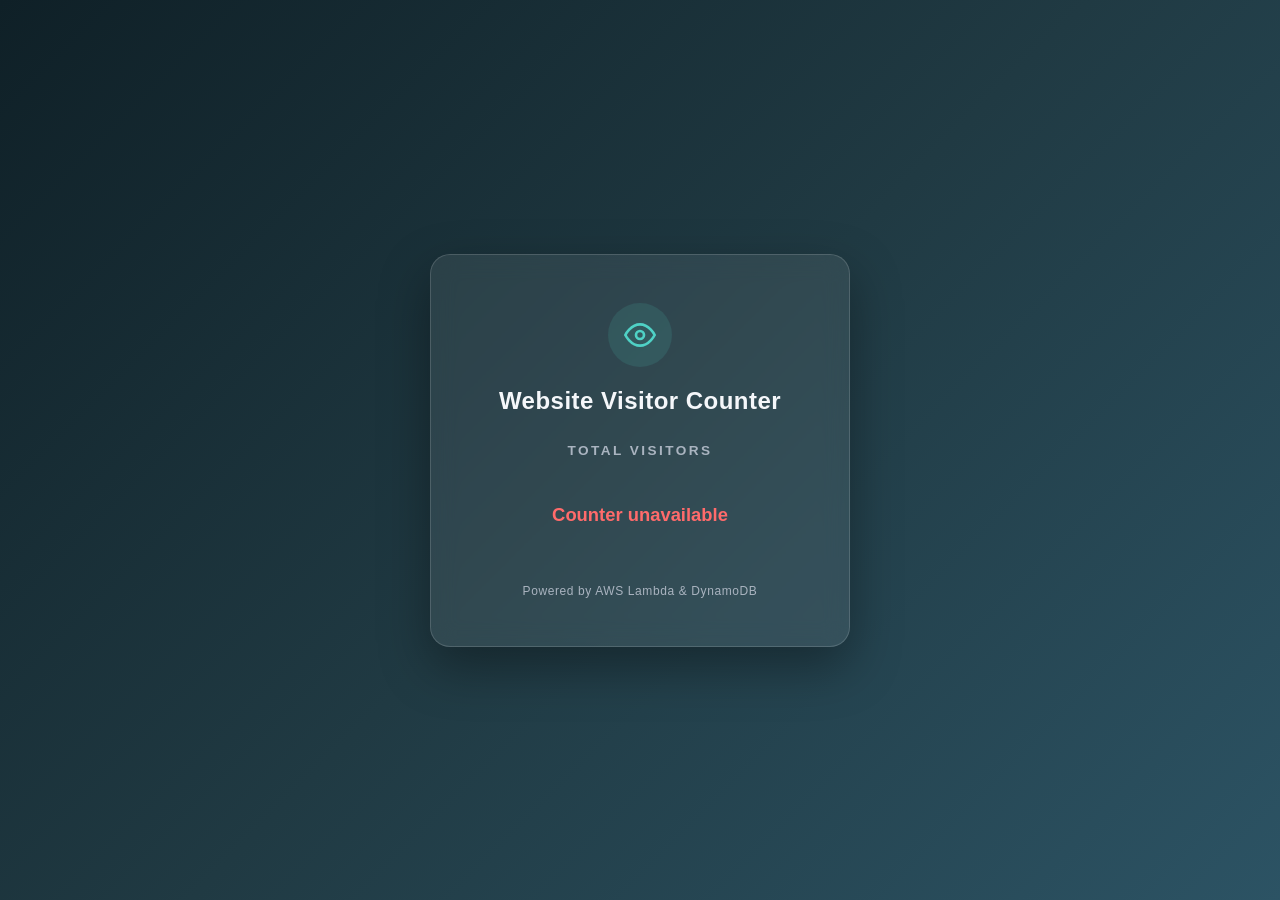
==== frontend/index.html @ 546a2a12 "Website Visitor Counter using AWS Lambda and DynamoDB" ====
<!DOCTYPE html>
<html lang="en">
<head>
    <meta charset="UTF-8" />
    <meta name="viewport" content="width=device-width, initial-scale=1.0" />
    <meta name="description" content="Website Visitor Counter powered by AWS Lambda and DynamoDB" />
    <title>Website Visitor Counter</title>
    <link rel="stylesheet" href="styles.css" />
</head>
<body>
    <main class="page">
        <div class="card">
            <!-- Decorative icon -->
            <div class="card-icon" aria-hidden="true">
                <svg xmlns="http://www.w3.org/2000/svg" width="32" height="32" viewBox="0 0 24 24"
                     fill="none" stroke="currentColor" stroke-width="2"
                     stroke-linecap="round" stroke-linejoin="round">
                    <path d="M1 12s4-8 11-8 11 8 11 8-4 8-11 8-11-8-11-8z"></path>
                    <circle cx="12" cy="12" r="3"></circle>
                </svg>
            </div>

            <h1 class="card-title">Website Visitor Counter</h1>
            <p class="card-subtitle">Total Visitors</p>

            <!-- Counter display area -->
            <div class="counter-wrapper">
                <!-- Loading spinner (visible while fetching) -->
                <div id="loader" class="loader" role="status" aria-label="Loading visitor count"></div>

                <!-- Visitor count (populated by script.js) -->
                <p id="visitor-count" class="counter hidden" aria-live="polite"></p>

                <!-- Error message (shown if the API request fails) -->
                <p id="error-message" class="error hidden">Counter unavailable</p>
            </div>

            <p class="card-footer">Powered by AWS Lambda &amp; DynamoDB</p>
        </div>
    </main>

    <script src="script.js"></script>
</body>
</html>
---- frontend/styles.css ----
/* ==========================================================================
   Website Visitor Counter — Styles
   Modern, responsive, centered card layout. No frameworks.
   ========================================================================== */

/* ---- CSS Variables ---- */
:root {
    --color-bg-start: #0f2027;
    --color-bg-mid: #203a43;
    --color-bg-end: #2c5364;
    --color-card: rgba(255, 255, 255, 0.08);
    --color-card-border: rgba(255, 255, 255, 0.15);
    --color-text: #f5f7fa;
    --color-text-muted: #aab4c0;
    --color-accent: #4fd1c5;
    --color-error: #ff6b6b;
    --radius: 20px;
}

/* ---- Reset ---- */
*,
*::before,
*::after {
    margin: 0;
    padding: 0;
    box-sizing: border-box;
}

/* ---- Page layout: full-height centered ---- */
body {
    font-family: "Segoe UI", "Helvetica Neue", Arial, sans-serif;
    color: var(--color-text);
    background: linear-gradient(
        135deg,
        var(--color-bg-start),
        var(--color-bg-mid),
        var(--color-bg-end)
    );
    min-height: 100vh;
}

.page {
    min-height: 100vh;
    display: flex;
    align-items: center;
    justify-content: center;
    padding: 1.5rem;
}

/* ---- Card ---- */
.card {
    width: 100%;
    max-width: 420px;
    text-align: center;
    padding: 3rem 2rem;
    background: var(--color-card);
    border: 1px solid var(--color-card-border);
    border-radius: var(--radius);
    backdrop-filter: blur(12px);
    -webkit-backdrop-filter: blur(12px);
    box-shadow: 0 20px 50px rgba(0, 0, 0, 0.35);
}

.card-icon {
    display: inline-flex;
    align-items: center;
    justify-content: center;
    width: 64px;
    height: 64px;
    margin-bottom: 1.25rem;
    color: var(--color-accent);
    background: rgba(79, 209, 197, 0.12);
    border-radius: 50%;
}

.card-title {
    font-size: 1.5rem;
    font-weight: 600;
    letter-spacing: 0.02em;
    margin-bottom: 1.75rem;
}

.card-subtitle {
    font-size: 0.85rem;
    font-weight: 600;
    text-transform: uppercase;
    letter-spacing: 0.18em;
    color: var(--color-text-muted);
    margin-bottom: 0.75rem;
}

/* ---- Counter display ---- */
.counter-wrapper {
    min-height: 90px;
    display: flex;
    align-items: center;
    justify-content: center;
    margin-bottom: 1.5rem;
}

.counter {
    font-size: 4rem;
    font-weight: 700;
    color: var(--color-accent);
    line-height: 1;
    font-variant-numeric: tabular-nums;
    animation: pop-in 0.4s ease-out;
}

/* ---- Loading spinner ---- */
.loader {
    width: 44px;
    height: 44px;
    border: 4px solid rgba(255, 255, 255, 0.15);
    border-top-color: var(--color-accent);
    border-radius: 50%;
    animation: spin 0.8s linear infinite;
}

/* ---- Error message ---- */
.error {
    font-size: 1.15rem;
    font-weight: 600;
    color: var(--color-error);
}

/* ---- Footer ---- */
.card-footer {
    font-size: 0.75rem;
    color: var(--color-text-muted);
    letter-spacing: 0.05em;
}

/* ---- Utility ---- */
.hidden {
    display: none;
}

/* ---- Animations ---- */
@keyframes spin {
    to {
        transform: rotate(360deg);
    }
}

@keyframes pop-in {
    0% {
        opacity: 0;
        transform: scale(0.6);
    }
    100% {
        opacity: 1;
        transform: scale(1);
    }
}

/* ---- Responsive: small screens ---- */
@media (max-width: 480px) {
    .card {
        padding: 2.25rem 1.5rem;
    }

    .card-title {
        font-size: 1.25rem;
    }

    .counter {
        font-size: 3rem;
    }
}
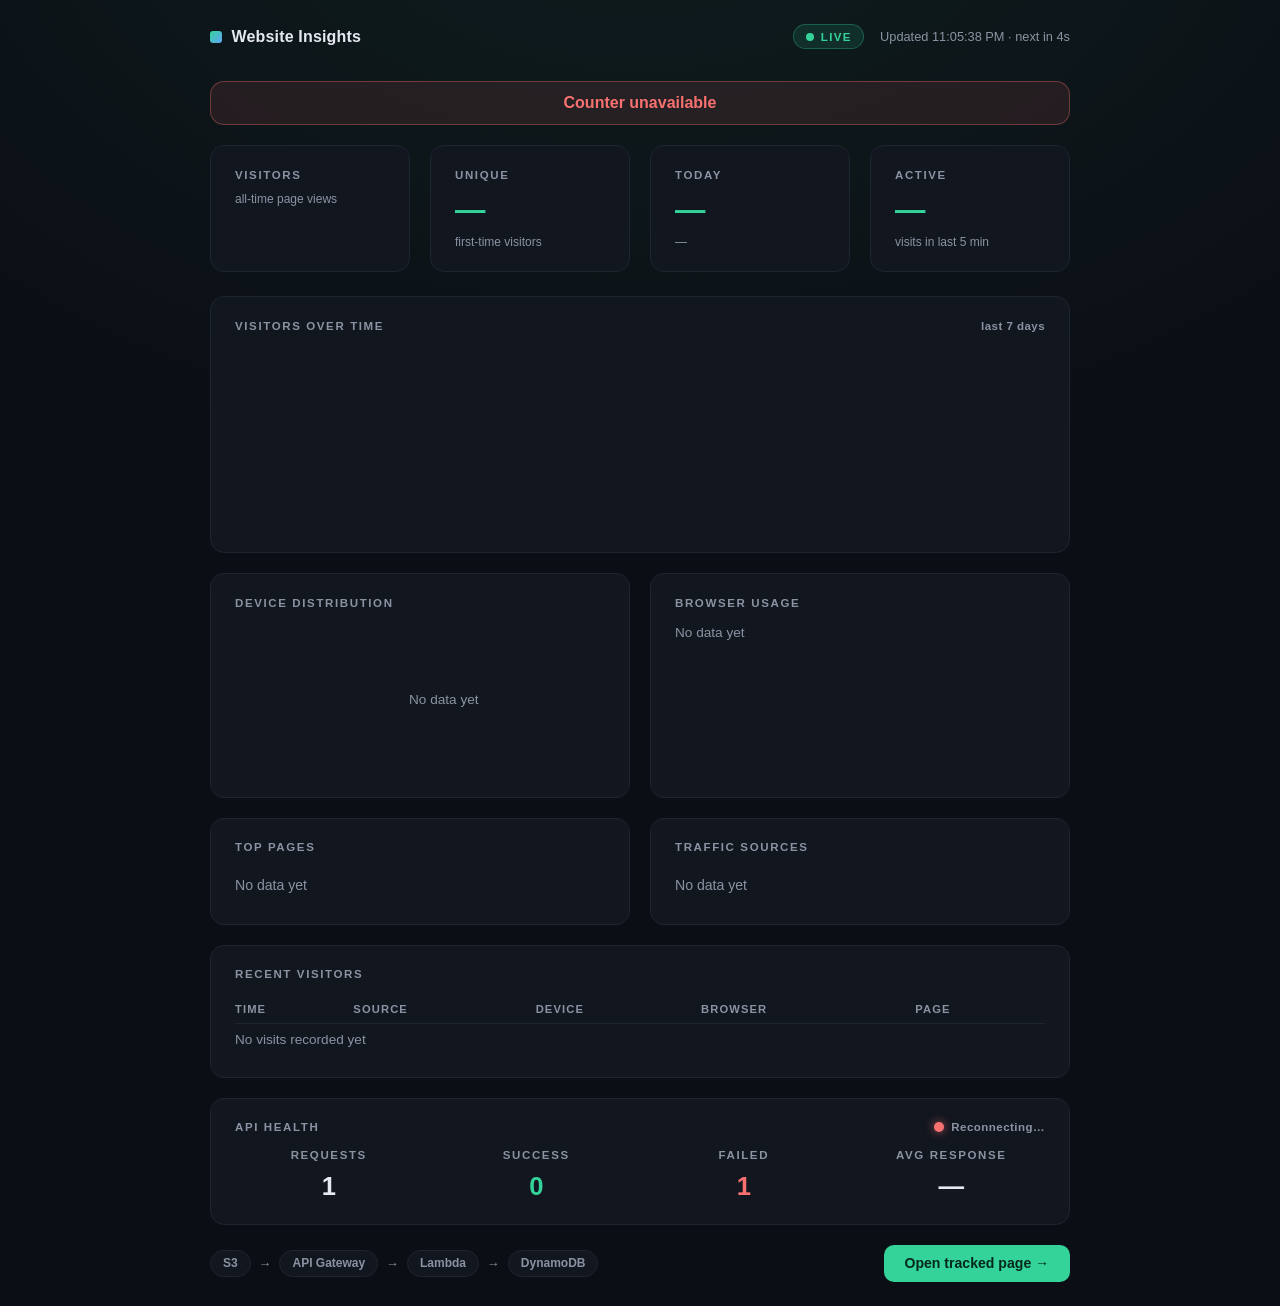
==== commit 7d9c02e2: "ui changed" ====
--- a/frontend/index.html
+++ b/frontend/index.html
@@ -3,42 +3,149 @@
 <head>
     <meta charset="UTF-8" />
     <meta name="viewport" content="width=device-width, initial-scale=1.0" />
-    <meta name="description" content="Website Visitor Counter powered by AWS Lambda and DynamoDB" />
-    <title>Website Visitor Counter</title>
+    <meta name="description" content="Website Insights — real-time visitor analytics powered by AWS Lambda and DynamoDB" />
+    <title>Website Insights — Live Dashboard</title>
     <link rel="stylesheet" href="styles.css" />
 </head>
 <body>
-    <main class="page">
-        <div class="card">
-            <!-- Decorative icon -->
-            <div class="card-icon" aria-hidden="true">
-                <svg xmlns="http://www.w3.org/2000/svg" width="32" height="32" viewBox="0 0 24 24"
-                     fill="none" stroke="currentColor" stroke-width="2"
-                     stroke-linecap="round" stroke-linejoin="round">
-                    <path d="M1 12s4-8 11-8 11 8 11 8-4 8-11 8-11-8-11-8z"></path>
-                    <circle cx="12" cy="12" r="3"></circle>
-                </svg>
+    <main class="dashboard">
+
+        <!-- ===== Top bar ===== -->
+        <header class="topbar">
+            <div class="brand">
+                <span class="brand-mark" aria-hidden="true"></span>
+                <span class="brand-name">Website Insights</span>
             </div>
+            <div class="topbar-right">
+                <span class="live-badge">
+                    <span class="live-dot" aria-hidden="true"></span>LIVE
+                </span>
+                <span class="updated">
+                    Updated <span id="last-updated">—</span>
+                    · next in <span id="next-refresh">5s</span>
+                </span>
+            </div>
+        </header>
 
-            <h1 class="card-title">Website Visitor Counter</h1>
-            <p class="card-subtitle">Total Visitors</p>
+        <!-- Error banner (shown if the API fails before first load) -->
+        <p id="error-message" class="error-banner hidden">Counter unavailable</p>
 
-            <!-- Counter display area -->
-            <div class="counter-wrapper">
-                <!-- Loading spinner (visible while fetching) -->
-                <div id="loader" class="loader" role="status" aria-label="Loading visitor count"></div>
+        <!-- ===== Stat cards row ===== -->
+        <section class="cards">
+            <div class="stat-tile">
+                <p class="tile-label">Visitors</p>
+                <p class="tile-value" id="stat-visits">
+                    <span id="loader" class="loader-inline" aria-label="Loading"></span>
+                </p>
+                <p class="tile-hint">all-time page views</p>
+            </div>
+            <div class="stat-tile">
+                <p class="tile-label">Unique</p>
+                <p class="tile-value" id="stat-unique">—</p>
+                <p class="tile-hint">first-time visitors</p>
+            </div>
+            <div class="stat-tile">
+                <p class="tile-label">Today</p>
+                <p class="tile-value" id="stat-today">—</p>
+                <p class="tile-hint" id="today-date">—</p>
+            </div>
+            <div class="stat-tile">
+                <p class="tile-label">Active</p>
+                <p class="tile-value" id="stat-active">—</p>
+                <p class="tile-hint">visits in last 5 min</p>
+            </div>
+        </section>
 
-                <!-- Visitor count (populated by script.js) -->
-                <p id="visitor-count" class="counter hidden" aria-live="polite"></p>
+        <!-- Hidden element kept for script compatibility -->
+        <span id="visitor-count" class="hidden" aria-hidden="true"></span>
 
-                <!-- Error message (shown if the API request fails) -->
-                <p id="error-message" class="error hidden">Counter unavailable</p>
+        <!-- ===== Visitors over time ===== -->
+        <section class="panel-block">
+            <p class="block-title">Visitors Over Time <span class="block-sub">last 7 days</span></p>
+            <canvas id="days-chart" width="800" height="180" aria-label="Visitors per day"></canvas>
+        </section>
+
+        <!-- ===== Device pie + Browser bars ===== -->
+        <section class="two-col">
+            <div class="panel-block">
+                <p class="block-title">Device Distribution</p>
+                <div class="pie-wrap">
+                    <canvas id="device-pie" width="150" height="150" aria-label="Device distribution"></canvas>
+                    <ul class="legend" id="device-legend"><li class="muted">No data yet</li></ul>
+                </div>
             </div>
+            <div class="panel-block">
+                <p class="block-title">Browser Usage</p>
+                <div id="browser-bars" class="bars"><p class="muted">No data yet</p></div>
+            </div>
+        </section>
 
-            <p class="card-footer">Powered by AWS Lambda &amp; DynamoDB</p>
-        </div>
+        <!-- ===== Top pages + Traffic sources ===== -->
+        <section class="two-col">
+            <div class="panel-block">
+                <p class="block-title">Top Pages</p>
+                <ul class="rank-list" id="top-pages"><li class="muted">No data yet</li></ul>
+            </div>
+            <div class="panel-block">
+                <p class="block-title">Traffic Sources</p>
+                <ul class="rank-list" id="traffic-sources"><li class="muted">No data yet</li></ul>
+            </div>
+        </section>
+
+        <!-- ===== Recent visitors ===== -->
+        <section class="panel-block">
+            <p class="block-title">Recent Visitors</p>
+            <div class="table-wrap">
+                <table class="visits-table">
+                    <thead>
+                        <tr>
+                            <th>Time</th><th>Source</th><th>Device</th><th>Browser</th><th>Page</th>
+                        </tr>
+                    </thead>
+                    <tbody id="recent-body">
+                        <tr><td colspan="5" class="muted">No visits recorded yet</td></tr>
+                    </tbody>
+                </table>
+            </div>
+        </section>
+
+        <!-- ===== API health (client-side session metrics) ===== -->
+        <section class="panel-block">
+            <p class="block-title">API Health
+                <span class="block-sub">
+                    <span id="status-dot" class="dot" aria-hidden="true"></span>
+                    <span id="api-status">Connecting…</span>
+                </span>
+            </p>
+            <div class="health-grid">
+                <div><p class="tile-label">Requests</p><p class="health-value" id="health-requests">0</p></div>
+                <div><p class="tile-label">Success</p><p class="health-value metric-good" id="health-success">0</p></div>
+                <div><p class="tile-label">Failed</p><p class="health-value metric-bad" id="health-failed">0</p></div>
+                <div><p class="tile-label">Avg Response</p><p class="health-value" id="health-latency">—</p></div>
+            </div>
+        </section>
+
+        <!-- ===== Footer ===== -->
+        <footer class="foot">
+            <div class="arch">
+                <span class="chip">S3</span>
+                <span class="arrow" aria-hidden="true">→</span>
+                <span class="chip">API Gateway</span>
+                <span class="arrow" aria-hidden="true">→</span>
+                <span class="chip">Lambda</span>
+                <span class="arrow" aria-hidden="true">→</span>
+                <span class="chip">DynamoDB</span>
+            </div>
+            <a class="button" href="visit.html">Open tracked page →</a>
+        </footer>
+
     </main>
 
+    <!-- Dashboard mode: read-only analytics + live polling -->
+    <script>
+        window.COUNTER_MODE = "read";
+        window.DASHBOARD = true;
+    </script>
     <script src="script.js"></script>
 </body>
 </html>
--- a/frontend/styles.css
+++ b/frontend/styles.css
@@ -1,20 +1,22 @@
 /* ==========================================================================
-   Website Visitor Counter — Styles
-   Modern, responsive, centered card layout. No frameworks.
+   Visitor Analytics — Real-time Dashboard Theme
+   Dark analytics look (Grafana/Vercel style). Shared by index.html
+   (live dashboard) and visit.html (thank-you page). No frameworks.
    ========================================================================== */
 
 /* ---- CSS Variables ---- */
 :root {
-    --color-bg-start: #0f2027;
-    --color-bg-mid: #203a43;
-    --color-bg-end: #2c5364;
-    --color-card: rgba(255, 255, 255, 0.08);
-    --color-card-border: rgba(255, 255, 255, 0.15);
-    --color-text: #f5f7fa;
-    --color-text-muted: #aab4c0;
-    --color-accent: #4fd1c5;
-    --color-error: #ff6b6b;
-    --radius: 20px;
+    --bg: #0b0e14;
+    --panel: #12161f;
+    --panel-border: #1e2430;
+    --text: #e6e9ef;
+    --text-muted: #8b93a3;
+    --accent: #34d399;       /* live green */
+    --accent-dim: rgba(52, 211, 153, 0.12);
+    --blue: #60a5fa;
+    --pink: #f472b6;
+    --error: #f87171;
+    --radius: 14px;
 }
 
 /* ---- Reset ---- */
@@ -26,20 +28,12 @@
     box-sizing: border-box;
 }
 
-/* ---- Page layout: full-height centered ---- */
 body {
     font-family: "Segoe UI", "Helvetica Neue", Arial, sans-serif;
-    color: var(--color-text);
-    background: linear-gradient(
-        135deg,
-        var(--color-bg-start),
-        var(--color-bg-mid),
-        var(--color-bg-end)
-    );
-    min-height: 100vh;
-}
-
-.page {
+    background:
+        radial-gradient(ellipse 80% 50% at 50% -10%, rgba(52, 211, 153, 0.08), transparent),
+        var(--bg);
+    color: var(--text);
     min-height: 100vh;
     display: flex;
     align-items: center;
@@ -47,124 +41,670 @@
     padding: 1.5rem;
 }
 
-/* ---- Card ---- */
-.card {
+.dashboard {
     width: 100%;
-    max-width: 420px;
+    max-width: 860px;
+}
+
+/* ==========================================================================
+   Top bar
+   ========================================================================== */
+
+.topbar {
+    display: flex;
+    align-items: center;
+    justify-content: space-between;
+    margin-bottom: 2rem;
+}
+
+.brand {
+    display: flex;
+    align-items: center;
+    gap: 0.6rem;
+}
+
+.brand-mark {
+    width: 12px;
+    height: 12px;
+    border-radius: 3px;
+    background: linear-gradient(135deg, var(--accent), var(--blue));
+}
+
+.brand-name {
+    font-size: 1rem;
+    font-weight: 700;
+    letter-spacing: 0.01em;
+}
+
+.topbar-right {
+    display: flex;
+    align-items: center;
+    gap: 1rem;
+}
+
+/* Pulsing LIVE badge */
+.live-badge {
+    display: inline-flex;
+    align-items: center;
+    gap: 0.45rem;
+    font-size: 0.72rem;
+    font-weight: 800;
+    letter-spacing: 0.12em;
+    color: var(--accent);
+    background: var(--accent-dim);
+    border: 1px solid rgba(52, 211, 153, 0.3);
+    padding: 0.35rem 0.7rem;
+    border-radius: 999px;
+}
+
+.live-dot {
+    width: 8px;
+    height: 8px;
+    border-radius: 50%;
+    background: var(--accent);
+    animation: blink 1.4s ease-in-out infinite;
+}
+
+.updated {
+    font-size: 0.8rem;
+    color: var(--text-muted);
+    font-variant-numeric: tabular-nums;
+}
+
+.badge-tracked {
+    font-size: 0.72rem;
+    font-weight: 700;
+    letter-spacing: 0.1em;
+    text-transform: uppercase;
+    color: var(--pink);
+    background: rgba(244, 114, 182, 0.1);
+    border: 1px solid rgba(244, 114, 182, 0.3);
+    padding: 0.35rem 0.7rem;
+    border-radius: 999px;
+}
+
+/* ==========================================================================
+   Hero stat (total visitors)
+   ========================================================================== */
+
+.hero-stat {
+    background: var(--panel);
+    border: 1px solid var(--panel-border);
+    border-radius: var(--radius);
     text-align: center;
-    padding: 3rem 2rem;
-    background: var(--color-card);
-    border: 1px solid var(--color-card-border);
-    border-radius: var(--radius);
-    backdrop-filter: blur(12px);
-    -webkit-backdrop-filter: blur(12px);
-    box-shadow: 0 20px 50px rgba(0, 0, 0, 0.35);
-}
-
-.card-icon {
-    display: inline-flex;
+    padding: 2.75rem 1.5rem 2.25rem;
+    margin-bottom: 1.25rem;
+}
+
+.hero-label {
+    font-size: 0.8rem;
+    font-weight: 700;
+    text-transform: uppercase;
+    letter-spacing: 0.16em;
+    color: var(--text-muted);
+    margin-bottom: 1.25rem;
+}
+
+.counter-wrapper {
+    min-height: 96px;
+    display: flex;
     align-items: center;
     justify-content: center;
-    width: 64px;
-    height: 64px;
-    margin-bottom: 1.25rem;
-    color: var(--color-accent);
-    background: rgba(79, 209, 197, 0.12);
-    border-radius: 50%;
-}
-
-.card-title {
-    font-size: 1.5rem;
+}
+
+.counter {
+    font-size: 5rem;
+    font-weight: 800;
+    line-height: 1;
+    color: var(--text);
+    font-variant-numeric: tabular-nums;
+    text-shadow: 0 0 40px rgba(52, 211, 153, 0.25);
+}
+
+.counter.confirmation {
+    font-size: 1.25rem;
     font-weight: 600;
-    letter-spacing: 0.02em;
-    margin-bottom: 1.75rem;
-}
-
-.card-subtitle {
-    font-size: 0.85rem;
-    font-weight: 600;
-    text-transform: uppercase;
-    letter-spacing: 0.18em;
-    color: var(--color-text-muted);
-    margin-bottom: 0.75rem;
-}
-
-/* ---- Counter display ---- */
-.counter-wrapper {
-    min-height: 90px;
-    display: flex;
-    align-items: center;
-    justify-content: center;
-    margin-bottom: 1.5rem;
-}
-
-.counter {
-    font-size: 4rem;
-    font-weight: 700;
-    color: var(--color-accent);
-    line-height: 1;
-    font-variant-numeric: tabular-nums;
-    animation: pop-in 0.4s ease-out;
-}
-
-/* ---- Loading spinner ---- */
-.loader {
-    width: 44px;
-    height: 44px;
-    border: 4px solid rgba(255, 255, 255, 0.15);
-    border-top-color: var(--color-accent);
-    border-radius: 50%;
-    animation: spin 0.8s linear infinite;
-}
+    color: var(--accent);
+    text-shadow: none;
+}
+
+.hero-sub {
+    font-size: 0.82rem;
+    color: var(--text-muted);
+    margin-top: 1rem;
+}
+
+/* ---- Loading animation: three pulsing bars ---- */
+.loader-bars {
+    display: flex;
+    gap: 0.5rem;
+    align-items: center;
+}
+
+.loader-bars span {
+    width: 30px;
+    height: 12px;
+    border-radius: 3px;
+    background: var(--accent);
+    animation: pulse 1s ease-in-out infinite;
+}
+
+.loader-bars span:nth-child(2) { animation-delay: 0.15s; }
+.loader-bars span:nth-child(3) { animation-delay: 0.3s; }
 
 /* ---- Error message ---- */
 .error {
+    font-size: 1.05rem;
+    font-weight: 600;
+    color: var(--error);
+}
+
+/* ==========================================================================
+   Stat cards row
+   ========================================================================== */
+
+.cards {
+    display: grid;
+    grid-template-columns: repeat(4, 1fr);
+    gap: 1.25rem;
+    margin-bottom: 1.5rem;
+}
+
+.stat-tile {
+    background: var(--panel);
+    border: 1px solid var(--panel-border);
+    border-radius: var(--radius);
+    padding: 1.4rem 1.5rem;
+}
+
+.tile-label {
+    font-size: 0.72rem;
+    font-weight: 700;
+    text-transform: uppercase;
+    letter-spacing: 0.14em;
+    color: var(--text-muted);
+    margin-bottom: 0.7rem;
+}
+
+.tile-value {
+    font-size: 1.9rem;
+    font-weight: 800;
+    color: var(--accent);
+    font-variant-numeric: tabular-nums;
+}
+
+.tile-status {
+    display: flex;
+    align-items: center;
+    gap: 0.55rem;
     font-size: 1.15rem;
+    color: var(--text);
+}
+
+.dot {
+    width: 10px;
+    height: 10px;
+    border-radius: 50%;
+    background: var(--accent);
+    box-shadow: 0 0 10px rgba(52, 211, 153, 0.7);
+    flex-shrink: 0;
+}
+
+.dot.dot-down {
+    background: var(--error);
+    box-shadow: 0 0 10px rgba(248, 113, 113, 0.7);
+}
+
+.tile-hint {
+    font-size: 0.75rem;
+    color: var(--text-muted);
+    margin-top: 0.5rem;
+}
+
+/* Latency colour coding: fast / ok / slow */
+.metric-good { color: var(--accent); }
+.metric-warn { color: #fbbf24; }
+.metric-bad  { color: var(--error); }
+
+#sparkline {
+    width: 100%;
+    height: 64px;
+    display: block;
+}
+
+/* ==========================================================================
+   Analytics blocks (charts, lists, table, health)
+   ========================================================================== */
+
+.panel-block {
+    background: var(--panel);
+    border: 1px solid var(--panel-border);
+    border-radius: var(--radius);
+    padding: 1.4rem 1.5rem;
+    margin-bottom: 1.25rem;
+}
+
+.block-title {
+    font-size: 0.72rem;
+    font-weight: 700;
+    text-transform: uppercase;
+    letter-spacing: 0.14em;
+    color: var(--text-muted);
+    margin-bottom: 1rem;
+    display: flex;
+    align-items: center;
+    justify-content: space-between;
+    gap: 0.6rem;
+}
+
+.block-sub {
     font-weight: 600;
-    color: var(--color-error);
-}
-
-/* ---- Footer ---- */
-.card-footer {
+    letter-spacing: 0.04em;
+    text-transform: none;
+    display: inline-flex;
+    align-items: center;
+    gap: 0.45rem;
+}
+
+.two-col {
+    display: grid;
+    grid-template-columns: 1fr 1fr;
+    gap: 1.25rem;
+    margin-bottom: 0;
+}
+
+.two-col .panel-block {
+    margin-bottom: 1.25rem;
+}
+
+#days-chart {
+    width: 100%;
+    height: auto;
+    display: block;
+}
+
+/* Inline loader (inside a stat value) */
+.loader-inline {
+    display: inline-block;
+    width: 26px;
+    height: 10px;
+    border-radius: 3px;
+    background: var(--accent);
+    animation: pulse 1s ease-in-out infinite;
+}
+
+/* Error banner */
+.error-banner {
+    background: rgba(248, 113, 113, 0.1);
+    border: 1px solid rgba(248, 113, 113, 0.35);
+    color: var(--error);
+    font-weight: 600;
+    text-align: center;
+    padding: 0.75rem;
+    border-radius: var(--radius);
+    margin-bottom: 1.25rem;
+}
+
+/* Pie chart + legend */
+.pie-wrap {
+    display: flex;
+    align-items: center;
+    gap: 1.5rem;
+}
+
+.legend {
+    list-style: none;
+    display: flex;
+    flex-direction: column;
+    gap: 0.5rem;
+    font-size: 0.85rem;
+}
+
+.swatch {
+    display: inline-block;
+    width: 10px;
+    height: 10px;
+    border-radius: 3px;
+    margin-right: 0.5rem;
+}
+
+/* Horizontal bars */
+.bars {
+    display: flex;
+    flex-direction: column;
+    gap: 0.65rem;
+}
+
+.bar-row {
+    display: grid;
+    grid-template-columns: 70px 1fr 44px;
+    align-items: center;
+    gap: 0.6rem;
+    font-size: 0.85rem;
+}
+
+.bar-name {
+    color: var(--text-muted);
+}
+
+.bar-track {
+    background: rgba(139, 147, 163, 0.12);
+    border-radius: 999px;
+    height: 10px;
+    overflow: hidden;
+}
+
+.bar-fill {
+    display: block;
+    height: 100%;
+    border-radius: 999px;
+    transition: width 0.5s ease;
+}
+
+.bar-count {
+    text-align: right;
+    font-variant-numeric: tabular-nums;
+}
+
+/* Ranked lists (Top Pages / Traffic Sources) */
+.rank-list {
+    list-style: none;
+    display: flex;
+    flex-direction: column;
+}
+
+.rank-list li {
+    display: flex;
+    justify-content: space-between;
+    gap: 1rem;
+    padding: 0.5rem 0;
+    border-top: 1px solid var(--panel-border);
+    font-size: 0.88rem;
+}
+
+.rank-list li:first-child {
+    border-top: none;
+}
+
+.rank-name {
+    color: var(--text);
+    overflow: hidden;
+    text-overflow: ellipsis;
+    white-space: nowrap;
+}
+
+.rank-value {
+    color: var(--text-muted);
+    font-variant-numeric: tabular-nums;
+    flex-shrink: 0;
+}
+
+/* Recent visitors table */
+.table-wrap {
+    overflow-x: auto;
+}
+
+.visits-table {
+    width: 100%;
+    border-collapse: collapse;
+    font-size: 0.85rem;
+}
+
+.visits-table th {
+    text-align: left;
+    font-size: 0.7rem;
+    font-weight: 700;
+    text-transform: uppercase;
+    letter-spacing: 0.1em;
+    color: var(--text-muted);
+    padding: 0.45rem 0.75rem 0.45rem 0;
+    border-bottom: 1px solid var(--panel-border);
+}
+
+.visits-table td {
+    padding: 0.5rem 0.75rem 0.5rem 0;
+    border-bottom: 1px solid var(--panel-border);
+    font-variant-numeric: tabular-nums;
+}
+
+.visits-table tr:last-child td {
+    border-bottom: none;
+}
+
+/* API health grid */
+.health-grid {
+    display: grid;
+    grid-template-columns: repeat(4, 1fr);
+    gap: 1.25rem;
+    text-align: center;
+}
+
+.health-value {
+    font-size: 1.6rem;
+    font-weight: 800;
+    font-variant-numeric: tabular-nums;
+    margin-top: 0.35rem;
+}
+
+.muted {
+    color: var(--text-muted);
+    font-size: 0.85rem;
+}
+
+/* ==========================================================================
+   Insights panel
+   ========================================================================== */
+
+.insights {
+    background: var(--panel);
+    border: 1px solid var(--panel-border);
+    border-radius: var(--radius);
+    padding: 1.4rem 1.5rem;
+    margin-bottom: 1.5rem;
+}
+
+.insights-title {
+    font-size: 0.72rem;
+    font-weight: 700;
+    text-transform: uppercase;
+    letter-spacing: 0.14em;
+    color: var(--text-muted);
+    margin-bottom: 1rem;
+}
+
+.insight-row {
+    display: flex;
+    align-items: center;
+    gap: 0.75rem;
+    padding: 0.55rem 0;
+    border-top: 1px solid var(--panel-border);
+}
+
+.insight-row:first-of-type {
+    border-top: none;
+}
+
+.insight-icon {
+    font-size: 0.95rem;
+    flex-shrink: 0;
+}
+
+.insight-text {
+    font-size: 0.92rem;
+    color: var(--text);
+    font-variant-numeric: tabular-nums;
+}
+
+/* Activity level chip */
+.activity-chip {
+    display: inline-block;
+    font-size: 0.72rem;
+    font-weight: 700;
+    letter-spacing: 0.06em;
+    text-transform: uppercase;
+    padding: 0.2rem 0.6rem;
+    border-radius: 999px;
+    background: rgba(139, 147, 163, 0.15);
+    color: var(--text-muted);
+}
+
+.chip-quiet  { background: rgba(139, 147, 163, 0.15); color: var(--text-muted); }
+.chip-steady { background: rgba(96, 165, 250, 0.15);  color: var(--blue); }
+.chip-active { background: var(--accent-dim);          color: var(--accent); }
+.chip-busy   { background: rgba(244, 114, 182, 0.15); color: var(--pink); }
+
+/* ==========================================================================
+   Footer
+   ========================================================================== */
+
+.foot {
+    display: flex;
+    align-items: center;
+    justify-content: space-between;
+    gap: 1rem;
+    flex-wrap: wrap;
+}
+
+.arch {
+    display: flex;
+    align-items: center;
+    gap: 0.5rem;
+    flex-wrap: wrap;
+}
+
+.chip {
     font-size: 0.75rem;
-    color: var(--color-text-muted);
-    letter-spacing: 0.05em;
-}
-
-/* ---- Utility ---- */
+    font-weight: 600;
+    color: var(--text-muted);
+    background: var(--panel);
+    border: 1px solid var(--panel-border);
+    padding: 0.35rem 0.75rem;
+    border-radius: 999px;
+}
+
+.arrow {
+    color: var(--text-muted);
+    font-size: 0.8rem;
+}
+
+.button {
+    display: inline-block;
+    padding: 0.65rem 1.3rem;
+    font-size: 0.88rem;
+    font-weight: 600;
+    color: #06281c;
+    text-decoration: none;
+    background: var(--accent);
+    border-radius: 10px;
+    transition: transform 0.15s ease, box-shadow 0.15s ease;
+}
+
+.button:hover {
+    transform: translateY(-2px);
+    box-shadow: 0 8px 24px rgba(52, 211, 153, 0.35);
+}
+
+/* ==========================================================================
+   Visit page (thank-you)
+   ========================================================================== */
+
+.visit-page {
+    max-width: 520px;
+}
+
+.visit-card {
+    background: var(--panel);
+    border: 1px solid var(--panel-border);
+    border-radius: var(--radius);
+    text-align: center;
+    padding: 2.75rem 2rem;
+}
+
+.visit-icon {
+    display: inline-flex;
+    align-items: center;
+    justify-content: center;
+    width: 62px;
+    height: 62px;
+    color: var(--pink);
+    background: rgba(244, 114, 182, 0.1);
+    border-radius: 50%;
+    margin-bottom: 1.25rem;
+    animation: heartbeat 1.6s ease-in-out infinite;
+}
+
+.visit-title {
+    font-size: 1.8rem;
+    font-weight: 800;
+    margin-bottom: 0.75rem;
+}
+
+.visit-text {
+    font-size: 0.98rem;
+    color: var(--text-muted);
+    line-height: 1.6;
+    margin-bottom: 1rem;
+}
+
+.visit-card .counter-wrapper {
+    min-height: 64px;
+    margin-bottom: 1.25rem;
+}
+
+/* ==========================================================================
+   Utility + animations
+   ========================================================================== */
+
 .hidden {
     display: none;
 }
 
-/* ---- Animations ---- */
-@keyframes spin {
-    to {
-        transform: rotate(360deg);
+@keyframes pulse {
+    0%, 100% { opacity: 1; transform: scaleY(1); }
+    50%      { opacity: 0.4; transform: scaleY(0.6); }
+}
+
+@keyframes blink {
+    0%, 100% { opacity: 1; }
+    50%      { opacity: 0.3; }
+}
+
+@keyframes heartbeat {
+    0%, 100% { transform: scale(1); }
+    10%      { transform: scale(1.12); }
+    20%      { transform: scale(1); }
+    30%      { transform: scale(1.08); }
+    40%      { transform: scale(1); }
+}
+
+/* ==========================================================================
+   Responsive
+   ========================================================================== */
+
+@media (max-width: 900px) {
+    .cards {
+        grid-template-columns: repeat(2, 1fr);
     }
-}
-
-@keyframes pop-in {
-    0% {
-        opacity: 0;
-        transform: scale(0.6);
+
+    .two-col {
+        grid-template-columns: 1fr;
     }
-    100% {
-        opacity: 1;
-        transform: scale(1);
+
+    .health-grid {
+        grid-template-columns: repeat(2, 1fr);
     }
 }
 
-/* ---- Responsive: small screens ---- */
-@media (max-width: 480px) {
-    .card {
-        padding: 2.25rem 1.5rem;
+@media (max-width: 540px) {
+    .cards {
+        grid-template-columns: 1fr;
     }
 
-    .card-title {
-        font-size: 1.25rem;
+    .counter {
+        font-size: 3.5rem;
     }
 
-    .counter {
-        font-size: 3rem;
+    .foot {
+        justify-content: center;
     }
 }
